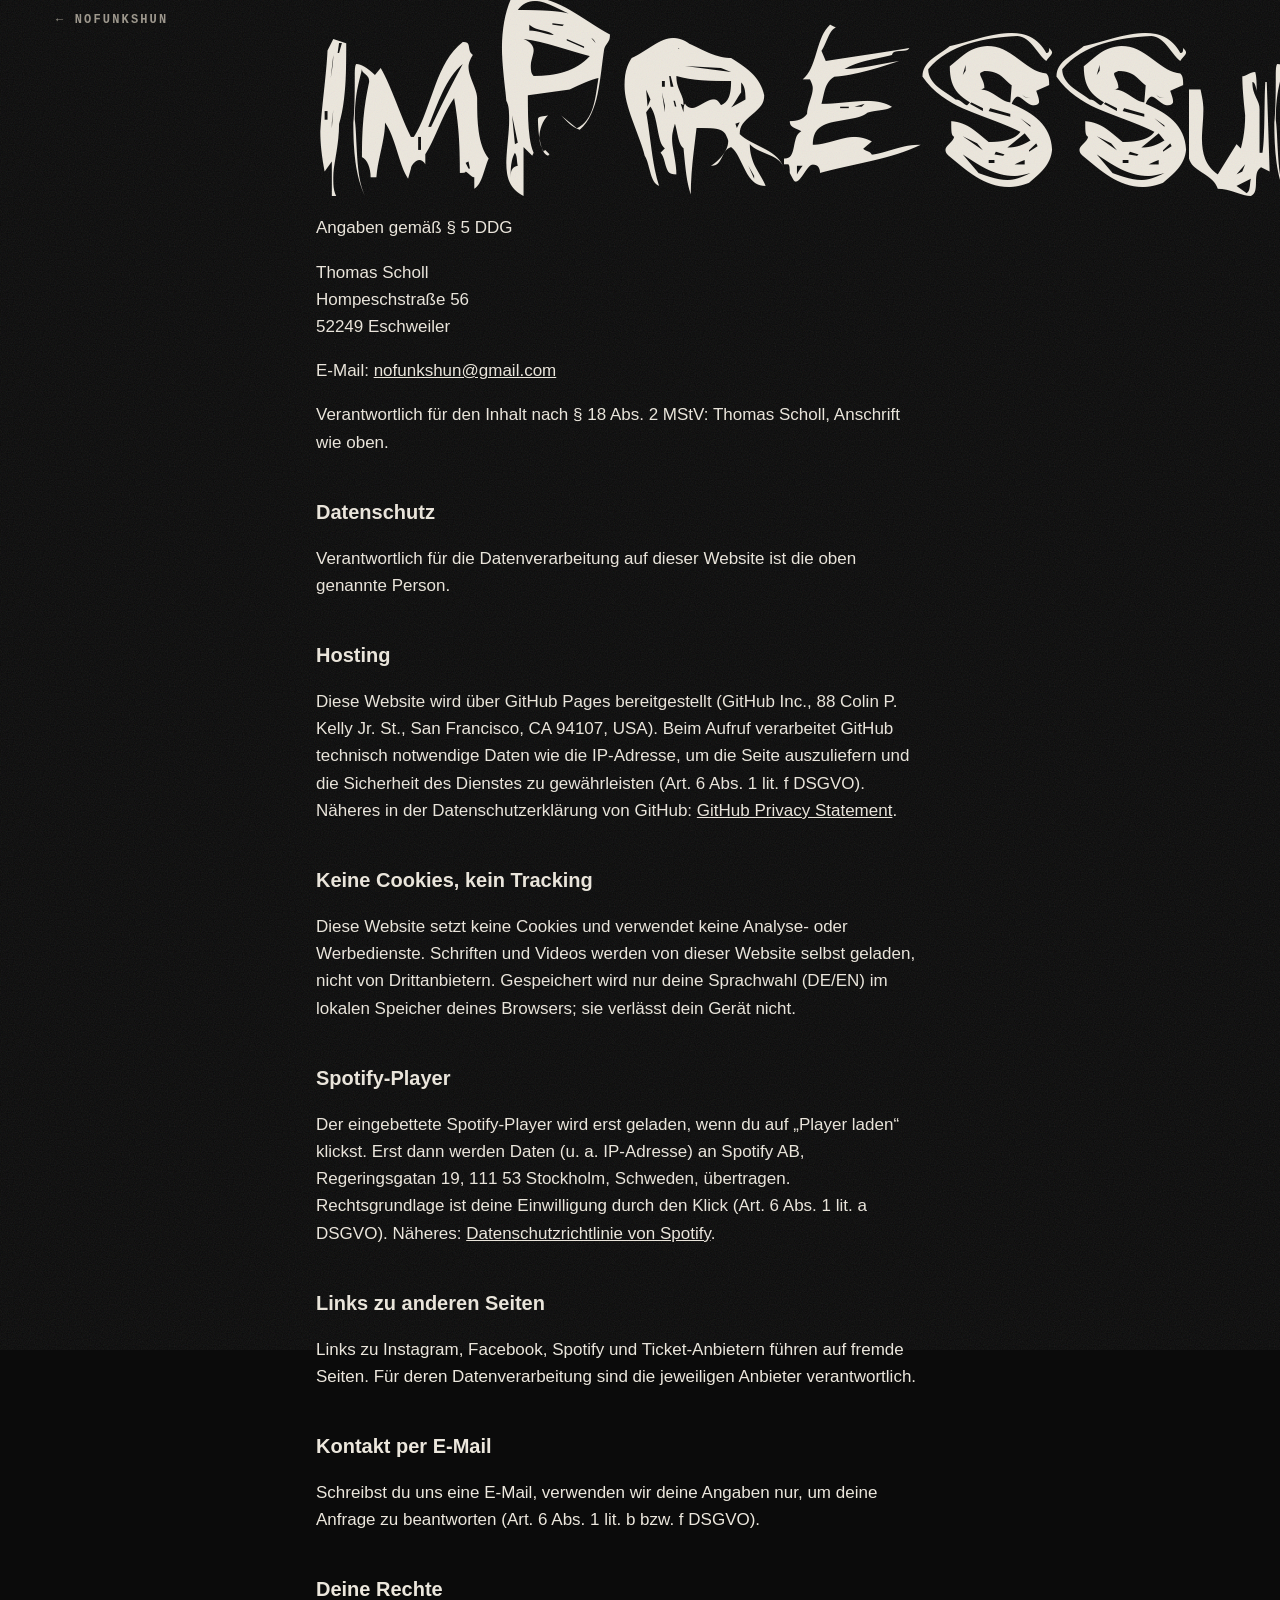
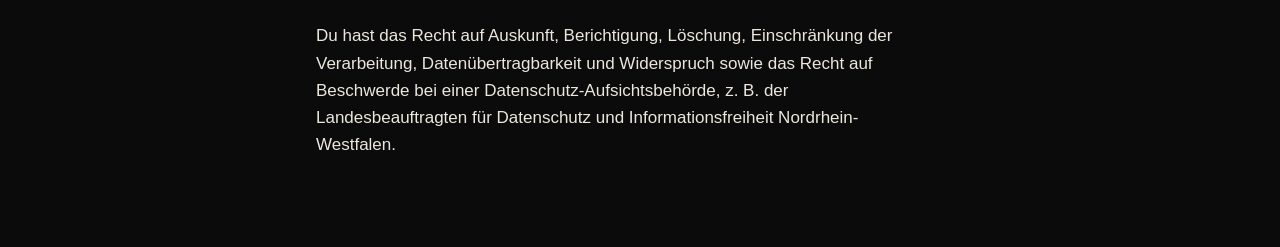
==== impressum.html @ b6edf735 "Start nur mit Logo + Glitch, Bühnenfoto, Laufband, neue Bio, ruhigere Titel - Startfoto bis zum Foto" ====
<!doctype html>
<html lang="de" data-lang="de">
<head>
  <meta charset="utf-8">
  <meta name="viewport" content="width=device-width, initial-scale=1">
  <title>Impressum & Datenschutz – NOFUNKSHUN</title>
  <meta name="robots" content="noindex">
  <link rel="icon" type="image/png" sizes="32x32" href="assets/img/favicon-32.png">
  <link rel="stylesheet" href="styles.css?v=20261109g">
  <style>
    .legal { max-width: 760px; margin: 0 auto; padding: 96px var(--pad) 72px; }
    .legal h1 { font: 400 clamp(48px, 14vw, 96px)/.9 var(--display); text-transform: uppercase; margin: 0 0 32px; }
    .legal h2 { font-size: 20px; margin: 40px 0 8px; }
    .legal p, .legal li { color: var(--ink); max-width: 64ch; }
    .legal .todo { background: var(--accent); color: var(--ink); padding: 0 4px; }
    .back { position: fixed; top: 14px; left: var(--pad); z-index: 40; text-decoration: none; font: 600 12px/1 var(--mono); letter-spacing: .18em; text-transform: uppercase; color: var(--ink-dim); }
  </style>
</head>
<body>
  <a class="back" href="index.html">← Nofunkshun</a>
  <main class="legal">
    <h1>Impressum</h1>
    <p>Angaben gemäß § 5 DDG</p>
    <p>
      Thomas Scholl<br>
      Hompeschstraße 56<br>
      52249 Eschweiler
    </p>
    <p>E-Mail: <a href="mailto:nofunkshun@gmail.com">nofunkshun@gmail.com</a></p>
    <p>Verantwortlich für den Inhalt nach § 18 Abs. 2 MStV: Thomas Scholl, Anschrift wie oben.</p>

    <h2 id="datenschutz">Datenschutz</h2>
    <p>Verantwortlich für die Datenverarbeitung auf dieser Website ist die oben genannte Person.</p>

    <h2>Hosting</h2>
    <p>Diese Website wird über GitHub Pages bereitgestellt (GitHub Inc., 88 Colin P. Kelly Jr. St., San Francisco, CA 94107, USA). Beim Aufruf verarbeitet GitHub technisch notwendige Daten wie die IP-Adresse, um die Seite auszuliefern und die Sicherheit des Dienstes zu gewährleisten (Art. 6 Abs. 1 lit. f DSGVO). Näheres in der Datenschutzerklärung von GitHub: <a href="https://docs.github.com/de/site-policy/privacy-policies/github-general-privacy-statement" target="_blank" rel="noopener">GitHub Privacy Statement</a>.</p>

    <h2>Keine Cookies, kein Tracking</h2>
    <p>Diese Website setzt keine Cookies und verwendet keine Analyse- oder Werbedienste. Schriften und Videos werden von dieser Website selbst geladen, nicht von Drittanbietern. Gespeichert wird nur deine Sprachwahl (DE/EN) im lokalen Speicher deines Browsers; sie verlässt dein Gerät nicht.</p>

    <h2>Spotify-Player</h2>
    <p>Der eingebettete Spotify-Player wird erst geladen, wenn du auf „Player laden“ klickst. Erst dann werden Daten (u. a. IP-Adresse) an Spotify AB, Regeringsgatan 19, 111 53 Stockholm, Schweden, übertragen. Rechtsgrundlage ist deine Einwilligung durch den Klick (Art. 6 Abs. 1 lit. a DSGVO). Näheres: <a href="https://www.spotify.com/de/legal/privacy-policy/" target="_blank" rel="noopener">Datenschutzrichtlinie von Spotify</a>.</p>

    <h2>Links zu anderen Seiten</h2>
    <p>Links zu Instagram, Facebook, Spotify und Ticket-Anbietern führen auf fremde Seiten. Für deren Datenverarbeitung sind die jeweiligen Anbieter verantwortlich.</p>

    <h2>Kontakt per E-Mail</h2>
    <p>Schreibst du uns eine E-Mail, verwenden wir deine Angaben nur, um deine Anfrage zu beantworten (Art. 6 Abs. 1 lit. b bzw. f DSGVO).</p>

    <h2>Deine Rechte</h2>
    <p>Du hast das Recht auf Auskunft, Berichtigung, Löschung, Einschränkung der Verarbeitung, Datenübertragbarkeit und Widerspruch sowie das Recht auf Beschwerde bei einer Datenschutz-Aufsichtsbehörde, z. B. der Landesbeauftragten für Datenschutz und Informationsfreiheit Nordrhein-Westfalen.</p>
  </main>
</body>
</html>
---- styles.css ----
/* NOFUNKSHUN – dunkel, roh, mobil zuerst */

@font-face {
  font-family: "Grunge";
  src: url("assets/fonts/grunge.ttf") format("truetype");
  font-display: swap;
}

:root {
  --bg: #0b0b0b;
  --bg-2: #141413;
  --ink: #ece7dd;          /* knochenweiß, passend zum Logo */
  --ink-dim: #9d978c;
  --line: #2a2926;
  --accent: #d8452b;       /* rostrot, sparsam eingesetzt */
  --pad: clamp(16px, 5vw, 56px);
  --max: 1120px;
  --display: "Grunge", "Impact", "Arial Narrow", sans-serif;
  --text: "Helvetica Neue", Helvetica, Arial, system-ui, sans-serif;
  --mono: ui-monospace, "SF Mono", Menlo, monospace;
  color-scheme: dark;
}

*, *::before, *::after { box-sizing: border-box; }
html { scroll-behavior: smooth; -webkit-text-size-adjust: 100%; overflow-x: clip; }
body {
  margin: 0;
  background: var(--bg);
  color: var(--ink);
  font: 400 17px/1.6 var(--text);
  /* KEIN overflow hier: in Safari würde body sonst ein eigener Scroll-Bereich
     und alle Scroll-Animationen hingen an einem Bereich, der nie scrollt.
     Seitliches Überstehen fängt html { overflow-x: clip } ab. */
}
img, video { display: block; max-width: 100%; height: auto; }
a { color: inherit; }

/* Körnung über allem – gibt den rohen Druck-Look */
body::after {
  content: "";
  position: fixed; inset: -50%;
  pointer-events: none;
  z-index: 50;
  opacity: .09;
  background-image: url("data:image/svg+xml;utf8,<svg xmlns='http://www.w3.org/2000/svg' width='220' height='220'><filter id='n'><feTurbulence type='fractalNoise' baseFrequency='.85' numOctaves='3' stitchTiles='stitch'/></filter><rect width='100%' height='100%' filter='url(%23n)'/></svg>");
}

/* Sprachumschaltung: nur die aktive Sprache zeigen */
html[data-lang="de"] body [lang="en"],
html[data-lang="en"] body [lang="de"] { display: none !important; }

.skip { position: absolute; left: -999px; top: 8px; z-index: 100; background: var(--ink); color: var(--bg); padding: 8px 12px; }
.skip:focus { left: 8px; }

:focus-visible { outline: 2px solid var(--accent); outline-offset: 3px; }

/* ── Kopfleiste ─────────────────────────────── */
.bar {
  position: fixed; inset: 0 0 auto 0; z-index: 40;
  display: flex; align-items: center; gap: 16px;
  padding: 10px var(--pad);
  padding-top: max(10px, env(safe-area-inset-top));
  background: linear-gradient(to bottom, rgba(11,11,11,.85), rgba(11,11,11,0));
  transition: background .3s;
}
.bar.is-solid { background: var(--bg); box-shadow: 0 1px 0 var(--line); }
.bar__mark img { width: 40px; height: auto; opacity: 0; transition: opacity .3s; }
.bar.is-solid .bar__mark img { opacity: 1; }
.bar__nav { display: none; }
.lang { margin-left: auto; display: flex; border: 1px solid var(--ink-dim); }
.lang button {
  appearance: none; border: 0; background: transparent; color: var(--ink-dim);
  font: 600 13px/1 var(--mono); letter-spacing: .08em;
  padding: 9px 11px; min-width: 44px; min-height: 36px; cursor: pointer;
}
html[data-lang="de"] .lang [data-set-lang="de"],
html[data-lang="en"] .lang [data-set-lang="en"] { background: var(--ink); color: var(--bg); }
/* Handy: Kopfleiste scrollt mit der Seite weg und liegt ohne dunklen Balken über dem Foto */
@media (max-width: 759px) {
  .bar, .bar.is-solid { position: absolute; background: none; box-shadow: none; }
  .bar__mark { display: none; }
  .lang { background: rgba(11,11,11,.35); -webkit-backdrop-filter: blur(10px); backdrop-filter: blur(10px); border-color: rgba(236,231,221,.45); }
}

/* ── Hero ───────────────────────────────────── */
/* Bis zum Fotoshooting (14.11.2026) ohne Startfoto: nur das Logo, groß und mittig.
   Licht von hinten nach vorn:
   ::before – kalter, schmaler Lichtkegel von oben (ein einzelner Spot) + dunkle Ecken.
              Flackert bei jedem Logo-Glitch kurz mit (Bewegung siehe unten).
   ::after  – schwache rote Glut tief hinter dem Logo, atmet langsam. */
.hero {
  position: relative;
  min-height: 100svh;
  display: grid; place-items: center;
  padding: 88px var(--pad) 72px;
  text-align: center;
  isolation: isolate;
  overflow: clip;
}
.hero::before, .hero::after { content: ""; position: absolute; inset: 0; pointer-events: none; }
.hero::before {
  z-index: -1;
  background:
    radial-gradient(ellipse 34% 72% at 50% -6%, rgba(236,231,221,.12), rgba(236,231,221,.035) 55%, rgba(236,231,221,0) 78%),
    radial-gradient(ellipse 95% 80% at 50% 45%, rgba(0,0,0,0) 50%, rgba(0,0,0,.6) 100%);
}
.hero::after {
  z-index: -2;
  background: radial-gradient(ellipse 42% 24% at 50% 68%, rgba(216,69,43,.22), rgba(216,69,43,.06) 50%, rgba(216,69,43,0) 75%);
}
.hero__inner { width: 100%; max-width: 760px; }
.hero__logo { position: relative; margin: 0 auto; width: min(86vw, 640px, 58svh); }
.hero__logo img { display: block; width: 100%; height: auto; filter: drop-shadow(0 8px 40px rgba(0,0,0,.6)); }
/* Glitch-Kopien: rote und helle Fläche mit dem Logo als Schablone, liegen deckungsgleich
   über dem Logo und sind nur während des Glitchs zu sehen (Bewegung siehe unten). */
.hero__logo .glitch {
  position: absolute; inset: 0; opacity: 0; pointer-events: none;
  -webkit-mask: url("assets/img/logo-1400.webp") center / 100% 100% no-repeat;
          mask: url("assets/img/logo-1400.webp") center / 100% 100% no-repeat;
}
.glitch--red { background: var(--accent); }
.glitch--ink { background: var(--ink); }
.hero__genre {
  margin: 18px 0 26px;
  font: 600 11px/1.4 var(--mono); letter-spacing: .18em; text-transform: uppercase; color: var(--ink);
  opacity: .78;
}
.hero__cta { display: flex; flex-direction: column; align-items: center; gap: 18px; }
.hero__next { display: inline-flex; flex-direction: column; align-items: center; gap: 4px; text-decoration: none; padding: 4px 8px; }
.hero__next-label { font: 600 11px/1.4 var(--mono); letter-spacing: .2em; text-transform: uppercase; color: var(--accent); }
.hero__next-what { font: 600 16px/1.3 var(--text); color: var(--ink); border-bottom: 1px solid rgba(236,231,221,.35); padding-bottom: 2px; transition: border-color .15s; }
.hero__next:hover .hero__next-what { border-color: var(--ink); }
.hero__down {
  position: absolute; bottom: 14px; left: 50%; transform: translateX(-50%);
  text-decoration: none; font-size: 20px; color: var(--ink-dim);
  animation: bob 2.4s ease-in-out infinite;
}
@keyframes bob { 50% { transform: translate(-50%, 6px); } }

/* ── Sanftes Einblenden beim Scrollen (nur mit JS, nicht bei „Bewegung reduzieren“) ── */
.js .reveal { opacity: 0; translate: 0 22px; transition: opacity .8s ease, translate .8s cubic-bezier(.2,.7,.2,1); }
.js .reveal.is-in { opacity: 1; translate: none; }

/* ── Buttons ────────────────────────────────── */
.btn {
  display: inline-flex; align-items: center; justify-content: center;
  min-height: 48px; padding: 12px 22px;
  border: 2px solid var(--ink); background: transparent; color: var(--ink);
  font: 700 14px/1.2 var(--text); letter-spacing: .12em; text-transform: uppercase;
  text-decoration: none; cursor: pointer;
  transition: background .15s, color .15s, border-color .15s;
}
.btn:hover { background: var(--ink); color: var(--bg); }
.btn--solid { background: var(--ink); color: var(--bg); }
.btn--solid:hover { background: var(--accent); border-color: var(--accent); color: var(--ink); }

/* ── Abschnitte ─────────────────────────────── */
.sec {
  max-width: var(--max); margin: 0 auto;
  padding: 72px var(--pad);
  scroll-margin-top: 56px;
}
.sec__title {
  margin: 0 0 30px;
  /* Grunge läuft in Großbuchstaben sehr breit. Titel bleiben einzeilig und
     werden so klein, dass das breiteste Wort (--title-em, Breite in em) passt.
     09.11.: kleiner (max. 58 statt 96 px), damit der Inhalt darunter nicht untergeht. */
  font: 400 min(clamp(30px, 8vw, 58px), calc((min(100vw, var(--max)) - 2 * var(--pad)) / var(--title-em, 8.9)))/1 var(--display);
  letter-spacing: 0; text-transform: uppercase;
  white-space: nowrap;
  transform: rotate(-1.5deg); transform-origin: left;
  /* Nachglühen in Rost-Rot, wie die Glut hinter dem Logo */
  text-shadow: 0 0 .16em rgba(216,69,43,.5), 0 0 .55em rgba(216,69,43,.32), 0 0 1.3em rgba(216,69,43,.18);
}
.sec__title::after {
  content: ""; display: block; width: 64px; height: 4px; margin-top: 14px;
  background: var(--accent); transform: rotate(1.5deg);
}
.kicker { margin: 0 0 6px; font: 600 12px/1.4 var(--mono); letter-spacing: .2em; text-transform: uppercase; color: var(--ink-dim); }

/* ── Gigs ───────────────────────────────────── */
.gigs { list-style: none; margin: 0; padding: 0; border-top: 1px solid var(--line); }
.gig {
  display: grid; grid-template-columns: 76px 1fr; gap: 12px 16px;
  padding: 20px 0; border-bottom: 1px solid var(--line);
}
.gig__date { text-align: center; border: 2px solid var(--ink); padding: 8px 4px; align-self: start; }
.gig__links { grid-column: 2; }
.gig__day { display: block; font: 400 38px/1 var(--display); }
.gig__mon { display: block; font: 600 12px/1.3 var(--mono); letter-spacing: .14em; text-transform: uppercase; }
.gig__year { display: block; font: 12px/1.3 var(--mono); color: var(--ink-dim); }
.gig__where { margin: 0; font-weight: 700; font-size: 21px; line-height: 1.25; }
.gig__meta { margin: 0; color: var(--ink-dim); font-size: 16px; }
.gig__links { display: flex; flex-wrap: wrap; gap: 10px; }
.gig__links .btn { min-height: 42px; padding: 9px 16px; font-size: 13px; }
.gigs__none { color: var(--ink-dim); }

.past { margin-top: 40px; }
.past summary {
  cursor: pointer; list-style: none;
  font: 600 13px/1.4 var(--mono); letter-spacing: .18em; text-transform: uppercase;
  padding: 12px 0; color: var(--ink-dim);
}
.past summary::-webkit-details-marker { display: none; }
.past summary::before { content: "+ "; color: var(--accent); }
.past[open] summary::before { content: "– "; }
.gigs--past .gig { grid-template-columns: 1fr; padding: 12px 0; }
.gigs--past .gig__date { display: none; }
.gigs--past .gig__where { font-size: 16px; font-weight: 600; }
.gigs--past .gig__when { font-family: var(--mono); font-size: 13px; color: var(--ink-dim); margin-right: 10px; }

/* ── Musik ──────────────────────────────────── */
.sec--music { position: relative; }
.release { display: grid; gap: 24px; }
.release__cover { width: 100%; border: 1px solid var(--line); }
.release__title { margin: 4px 0 20px; }
.release__title img { width: min(100%, 340px); }
.tracks { margin: 0 0 24px; padding: 0; list-style: none; counter-reset: t; }
.tracks li { counter-increment: t; padding: 8px 0; border-bottom: 1px solid var(--line); font-weight: 600; }
.tracks li::before { content: counter(t, decimal-leading-zero); font: 13px var(--mono); color: var(--accent); margin-right: 14px; }

.embed {
  margin-top: 40px; padding: 20px; border: 1px dashed var(--ink-dim);
  display: grid; gap: 14px; justify-items: start; color: var(--ink-dim); font-size: 15px;
}
.embed p { margin: 0; }
.embed.is-loaded { padding: 0; border: 0; }
.embed iframe { width: 100%; height: 352px; border: 0; border-radius: 12px; }

.teaser { margin: 40px 0 0; }
.teaser video { width: 100%; background: #000; border: 1px solid var(--line); }
.teaser figcaption { margin-top: 8px; font: 12px/1.4 var(--mono); letter-spacing: .14em; text-transform: uppercase; color: var(--ink-dim); }

/* ── Band ───────────────────────────────────── */
.band { display: grid; gap: 40px; }
.bio p { margin: 0 0 1em; max-width: 62ch; }
.bio .lead { font-size: clamp(20px, 5vw, 26px); line-height: 1.35; font-weight: 700; }
.members { list-style: none; margin: 0; padding: 0; border-top: 2px solid var(--ink); align-self: start; }
.members li { display: flex; justify-content: space-between; gap: 12px; padding: 14px 0; border-bottom: 1px solid var(--line); }
.members b { font-size: 18px; }
.members span { font: 13px/1.8 var(--mono); letter-spacing: .12em; text-transform: uppercase; color: var(--ink-dim); }

/* ── Fotos ──────────────────────────────────── */
.gallery { display: grid; grid-template-columns: 1fr 1fr; gap: 6px; }
.gallery a { display: block; overflow: clip; aspect-ratio: 1; background: var(--bg-2); }
.gallery .g--wide { grid-column: span 2; aspect-ratio: 2 / 1.2; }
.gallery img {
  width: 100%; height: 100%; object-fit: cover;
  transition: transform .6s;
}
/* Fotos sind schon schwarz-weiß gespeichert; beim Drüberfahren nur Zoom */
.gallery a:hover img, .gallery a:focus-visible img { transform: scale(1.03); }
.gallery__credit { margin: 14px 0 0; font: 12px/1.6 var(--mono); letter-spacing: .1em; text-transform: uppercase; color: var(--ink-dim); }

/* ── Kontakt ────────────────────────────────── */
.sec--contact { padding-bottom: 96px; }
.mail {
  display: inline-block; margin: 4px 0 28px;
  font-weight: 800; font-size: clamp(22px, 7vw, 48px); line-height: 1.1;
  text-decoration: none; word-break: break-all;
  border-bottom: 3px solid var(--accent);
}
.mail:hover { color: var(--accent); }
.social { list-style: none; margin: 0; padding: 0; display: flex; flex-wrap: wrap; gap: 10px; }
.social a {
  display: inline-flex; align-items: center; min-height: 44px; padding: 10px 18px;
  border: 1px solid var(--ink-dim); text-decoration: none;
  font: 600 13px/1 var(--mono); letter-spacing: .14em; text-transform: uppercase;
}
.social a:hover { border-color: var(--ink); background: var(--ink); color: var(--bg); }

/* ── Fuß ────────────────────────────────────── */
.foot {
  border-top: 1px solid var(--line);
  padding: 24px var(--pad) max(24px, env(safe-area-inset-bottom));
  display: flex; flex-wrap: wrap; justify-content: space-between; gap: 8px;
  font: 12px/1.6 var(--mono); letter-spacing: .1em; text-transform: uppercase; color: var(--ink-dim);
}
.foot p { margin: 0; }

/* ── Größere Bildschirme ────────────────────── */
@media (min-width: 760px) {
  .bar__nav { display: flex; gap: 22px; margin-left: 12px; }
  .bar__nav a {
    text-decoration: none; font: 600 12px/1 var(--mono); letter-spacing: .18em; text-transform: uppercase;
    color: var(--ink-dim); padding: 8px 0;
  }
  .bar__nav a:hover { color: var(--ink); }
  .sec { padding-top: 112px; padding-bottom: 112px; }
  .gig { grid-template-columns: 92px 1fr auto; align-items: center; gap: 0 28px; }
  .gig__links { grid-column: 3; }
  .release { grid-template-columns: 1fr 1fr; gap: 48px; align-items: end; }
  .band { grid-template-columns: 1.6fr 1fr; gap: 64px; }
  .gallery { grid-template-columns: repeat(4, 1fr); gap: 8px; }
  .gallery .g--wide { grid-column: span 2; aspect-ratio: 2 / 1; }
  .gallery .g--big { grid-row: span 2; aspect-ratio: 1; }
}

@media (prefers-reduced-motion: reduce) {
  html { scroll-behavior: auto; }
  .hero__down { animation: none; }
  .gallery img { transition: none; }
}

/* ══ Fließende Bänder zwischen den Abschnitten ═══════════════════════ */
/* Grunge zeichnet ihre Großbuchstaben rund doppelt so hoch wie die Schriftgröße
   (Glyphen bis 2,07 em über der Grundlinie, Zeile nur 1 em). Darum hier hohe
   Zeile + Polster oben, damit nichts an einer Kante abgeschnitten wird. */
.flow {
  overflow-x: clip; margin: clamp(16px, 4vw, 40px) 0;
  border-block: 1px solid var(--line);
  font-family: var(--display); text-transform: uppercase;
  white-space: nowrap; user-select: none;
  container-type: inline-size;
}
/* Alle vier Begriffe passen ganz in die Breite: die Zeile ist ~40 em breit,
   also Schriftgröße = Breite / 42 (am Handy zwei Zeilen à ~23 em → / 25). Mit Luft am Rand. */
.flow__row {
  display: flex; justify-content: center; align-items: center;
  padding: .45em var(--pad) .1em; line-height: 2.3;
  font-size: min(44px, calc((100cqi - 2 * var(--pad)) / 42));
}
.flow__half { display: inline-flex; align-items: center; }
@media (max-width: 759px) {
  .flow__row { flex-direction: column; line-height: 1.9; padding-bottom: .3em; font-size: calc((100cqi - 2 * var(--pad)) / 25); }
  .flow__mid { display: none !important; }
}
.flow__row i { flex-shrink: 0; display: inline-block; width: .16em; height: .16em; margin: 0 .38em; background: var(--accent); border-radius: 50%; translate: 0 -.05em; }

.stage {
  position: relative; margin: 0; height: clamp(240px, 62vw, min(78svh, 860px)); overflow: clip; /* Handy: flacher, damit alle fünf im Bild bleiben */
  -webkit-mask-image: linear-gradient(to bottom, transparent, #000 16%, #000 84%, transparent);
          mask-image: linear-gradient(to bottom, transparent, #000 16%, #000 84%, transparent);
}
.stage img { position: absolute; left: 0; top: -15%; width: 100%; height: 130%; object-fit: cover; object-position: 50% 45%; filter: brightness(.7); }
/* Handy: Foto nur wenig größer als die Fläche, sonst fallen Sänger und Gitarrist an den Rändern raus */
@media (max-width: 759px) {
  .stage img { top: -7.5%; height: 115%; }
}
.stage figcaption {
  position: absolute; left: var(--pad); bottom: 18%; text-shadow: 0 1px 12px rgba(0,0,0,.8);
  font: 600 12px/1.4 var(--mono); letter-spacing: .2em; text-transform: uppercase; color: var(--ink);
}

/* Fortschritt oben – nur mit Scroll-Animation sichtbar */
.progress { position: fixed; inset: 0 0 auto 0; z-index: 60; height: 3px; background: var(--accent); transform-origin: 0 50%; scale: 0 1; pointer-events: none; }

/* ══ Bewegung beim Scrollen ═══════════════════════════════════════════
   Alles über CSS-Scroll-Animationen (laufen im Compositor, kein JS pro Frame).
   Nur wenn der Browser sie kann und niemand „Bewegung reduzieren“ eingestellt hat.
   Ohne Unterstützung bleibt die Seite ruhig; das Einblenden übernimmt dann script.js. */
@media (prefers-reduced-motion: no-preference) {
  /* Ankommen: Logo, Genre und Knöpfe erscheinen nacheinander */
  @keyframes intro { from { opacity: 0; translate: 0 26px; filter: blur(8px); } }
  .hero__logo  { animation: intro 1.1s cubic-bezier(.2,.7,.2,1) .1s backwards; }

  /* Logo-Glitch (Variante A): 0,75 s Störung, dann 4,25 s Ruhe, endlos. Die Prozentwerte sind
     die Schritte der 0,75-s-Störung auf einen 5-s-Takt umgerechnet (×0,15). steps(1) = harte
     Sprünge statt Überblendung. Läuft nur, solange der Start sichtbar ist (.hero.is-still per JS). */
  .hero__logo img     { animation: glitch-jitter 5s steps(1, end) 1.3s infinite; }
  .glitch--red        { animation: glitch-slice-a 5s steps(1, end) 1.3s infinite; }
  .glitch--ink        { animation: glitch-slice-b 5s steps(1, end) 1.3s infinite; }
  .hero::before { animation: light-flicker 5s steps(1, end) 1.3s infinite; }
  .hero::after  { animation: ember 7s ease-in-out infinite alternate; }
  .hero.is-still .hero__logo img, .hero.is-still .glitch, .hero.is-still::before, .hero.is-still::after { animation-play-state: paused; }
  @keyframes light-flicker {
    0%    { opacity: .3; }
    1.8%  { opacity: 1; }
    3.6%  { opacity: .15; }
    5.4%  { opacity: .85; }
    7.2%  { opacity: .4; }
    10.8%, 100% { opacity: 1; }
  }
  @keyframes ember { from { opacity: .45; } to { opacity: 1; } }
  @keyframes glitch-jitter {
    0%    { translate: 3px 0;     skew: 0; }
    1.8%  { translate: -4px 1px;  skew: -4deg 0; }
    3.6%  { translate: 2px -1px;  skew: 0; }
    5.4%  { translate: -2px 0;    skew: 3deg 0; }
    7.2%  { translate: 4px 0;     skew: 0; }
    9%    { translate: -1px 0;    skew: -1deg 0; }
    10.8%, 100% { translate: none; skew: none; }
  }
  @keyframes glitch-slice-a {
    0%    { opacity: .9; translate: -10px 0; clip-path: inset(12% 0 70% 0); }
    1.8%  { translate: 8px 0;   clip-path: inset(58% 0 22% 0); }
    3.6%  { translate: -5px 0;  clip-path: inset(30% 0 52% 0); }
    5.4%  { translate: 12px 0;  clip-path: inset(78% 0 6% 0); }
    7.2%  { translate: -4px 0;  clip-path: inset(2% 0 86% 0); }
    9%    { translate: 3px 0;   clip-path: inset(44% 0 40% 0); }
    10.8%, 100% { opacity: 0; translate: none; clip-path: inset(50% 0 50% 0); }
  }
  @keyframes glitch-slice-b {
    0%    { opacity: .8; translate: 7px 0;  clip-path: inset(64% 0 18% 0); }
    1.8%  { translate: -9px 0;  clip-path: inset(20% 0 66% 0); }
    3.6%  { translate: 6px 0;   clip-path: inset(82% 0 4% 0); }
    5.4%  { translate: -7px 0;  clip-path: inset(40% 0 44% 0); }
    7.2%  { translate: 5px 0;   clip-path: inset(8% 0 78% 0); }
    9%    { translate: -2px 0;  clip-path: inset(70% 0 16% 0); }
    10.8%, 100% { opacity: 0; translate: none; clip-path: inset(50% 0 50% 0); }
  }
  .hero__genre { animation: intro .9s cubic-bezier(.2,.7,.2,1) .45s backwards; }
  .hero__cta   { animation: intro .9s cubic-bezier(.2,.7,.2,1) .65s backwards; }

  @view-transition { navigation: auto; }

  @supports ((animation-timeline: view()) and (animation-range: entry)) {
    /* Fortschrittslinie */
    @keyframes nfs-progress { to { scale: 1 1; } }
    .progress { animation: nfs-progress linear both; animation-timeline: scroll(root); }

    /* Start löst sich auf: Foto sinkt langsamer (Tiefe), Schrift steigt und verblasst */
    .hero { view-timeline: --hero; }
    @keyframes hero-lift { to { translate: 0 -14vh; scale: .92; opacity: 0; } }
    .hero__inner   { animation: hero-lift linear both; animation-timeline: --hero; animation-range: exit 0% exit 55%; }
    .hero__down    { animation: hero-lift linear both; animation-timeline: --hero; animation-range: exit 0% exit 20%; }

    /* Abschnittstitel werden von links freigelegt, der rote Balken wächst nach */
    .sec__title { view-timeline: --title; }
    @keyframes title-wipe {
      /* oben -150 %: die Schrift ragt fast eine Zeilenhöhe über ihren Kasten hinaus */
      /* unten -90 %: Platz für das rote Nachglühen */
      from { clip-path: inset(-150% 100% -90% -20%); translate: -6% 0; }
      to   { clip-path: inset(-150% -20% -90% -20%); translate: 0 0; }
    }
    @keyframes bar-grow { from { scale: 0 1; } }
    .sec__title { animation: title-wipe linear both; animation-timeline: --title; animation-range: entry 10% cover 42%; }
    .sec__title::after { transform-origin: left; animation: bar-grow linear both; animation-timeline: --title; animation-range: cover 25% cover 50%; }

    /* Inhalte gleiten herein */
    @keyframes rise { from { opacity: 0; translate: 0 56px; } }
    .sec > :not(.sec__title, .gallery) { animation: rise linear both; animation-timeline: view(); animation-range: entry 0% entry 85%; }

    /* Termine und Titel der EP nacheinander */
    @keyframes slide-in { from { opacity: 0; translate: -40px 0; } }
    .gig, .tracks li, .members li { animation: slide-in linear both; animation-timeline: view(); animation-range: entry 10% entry 100%; }

    /* EP-Cover kippt in die Gerade */
    @keyframes cover-in { from { opacity: 0; rotate: -6deg; scale: .86; } }
    .release__cover { animation: cover-in linear both; animation-timeline: view(); animation-range: entry 0% cover 40%; }

    /* Galerie: Kacheln wachsen herein, Fotos laufen in der Kachel langsamer (Tiefe) */
    .gallery a { view-timeline: --tile; animation: tile-in linear both; animation-timeline: --tile; animation-range: entry 0% cover 32%; }
    .gallery a:nth-child(even) { animation-range: entry 12% cover 42%; }
    @keyframes tile-in { from { opacity: 0; scale: .84; translate: 0 70px; } }
    .gallery img { height: 116%; animation: tile-depth linear both; animation-timeline: --tile; animation-range: cover 0% cover 100%; }
    @keyframes tile-depth { from { translate: 0 0; } to { translate: 0 -13.8%; } }

    /* Laufband: läuft beim Scrollen seitlich durch */
    .flow { view-timeline: --flow; }
    /* Hälften gleiten von beiden Seiten herein und stehen ab der Bildschirmmitte ganz still */
    @keyframes flow-from-left  { from { translate: -45% 0; opacity: 0; } }
    @keyframes flow-from-right { from { translate: 45% 0; opacity: 0; } }
    @keyframes flow-dot { from { scale: 0; } }
    .flow__half:first-child { animation: flow-from-left  cubic-bezier(.2,.7,.2,1) both; animation-timeline: --flow; animation-range: entry 0% cover 45%; }
    .flow__half:last-child  { animation: flow-from-right cubic-bezier(.2,.7,.2,1) both; animation-timeline: --flow; animation-range: entry 0% cover 45%; }
    .flow__mid              { animation: flow-dot linear both; animation-timeline: --flow; animation-range: cover 30% cover 45%; }

    /* Bühnenbild: Foto bewegt sich langsamer als die Seite, zoomt dabei leicht heraus */
    .stage { view-timeline: --stage; }
    @keyframes stage-depth { from { translate: 0 -11%; scale: 1.12; } to { translate: 0 11%; scale: 1; } }
    @keyframes caption-in { from { opacity: 0; translate: -30px 0; } }
    .stage img { animation: stage-depth linear both; animation-timeline: --stage; animation-range: cover 0% cover 100%; }
    .stage figcaption { animation: caption-in linear both; animation-timeline: --stage; animation-range: entry 40% cover 50%; }
    @media (max-width: 759px) {
      @keyframes stage-depth-m { from { translate: 0 -6%; } to { translate: 0 6%; } }
      .stage img { animation-name: stage-depth-m; }
    }
  }
}
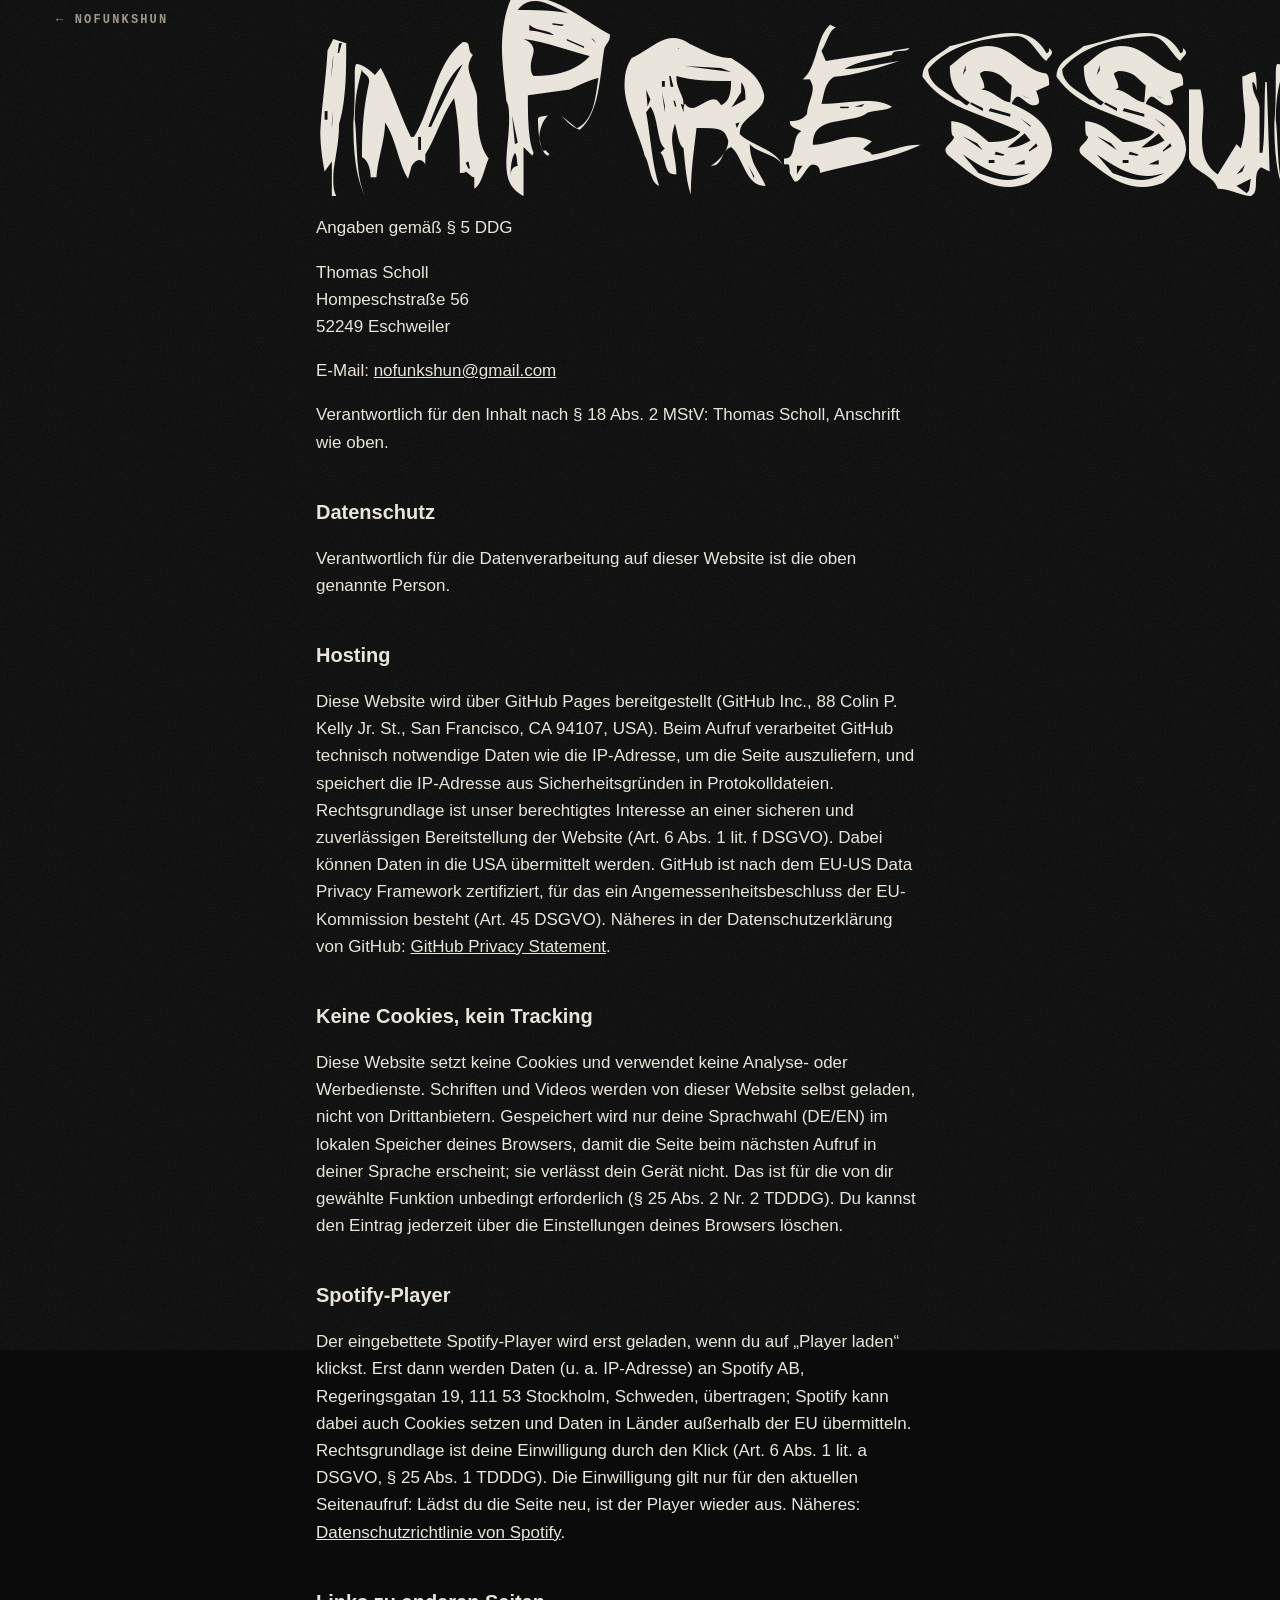
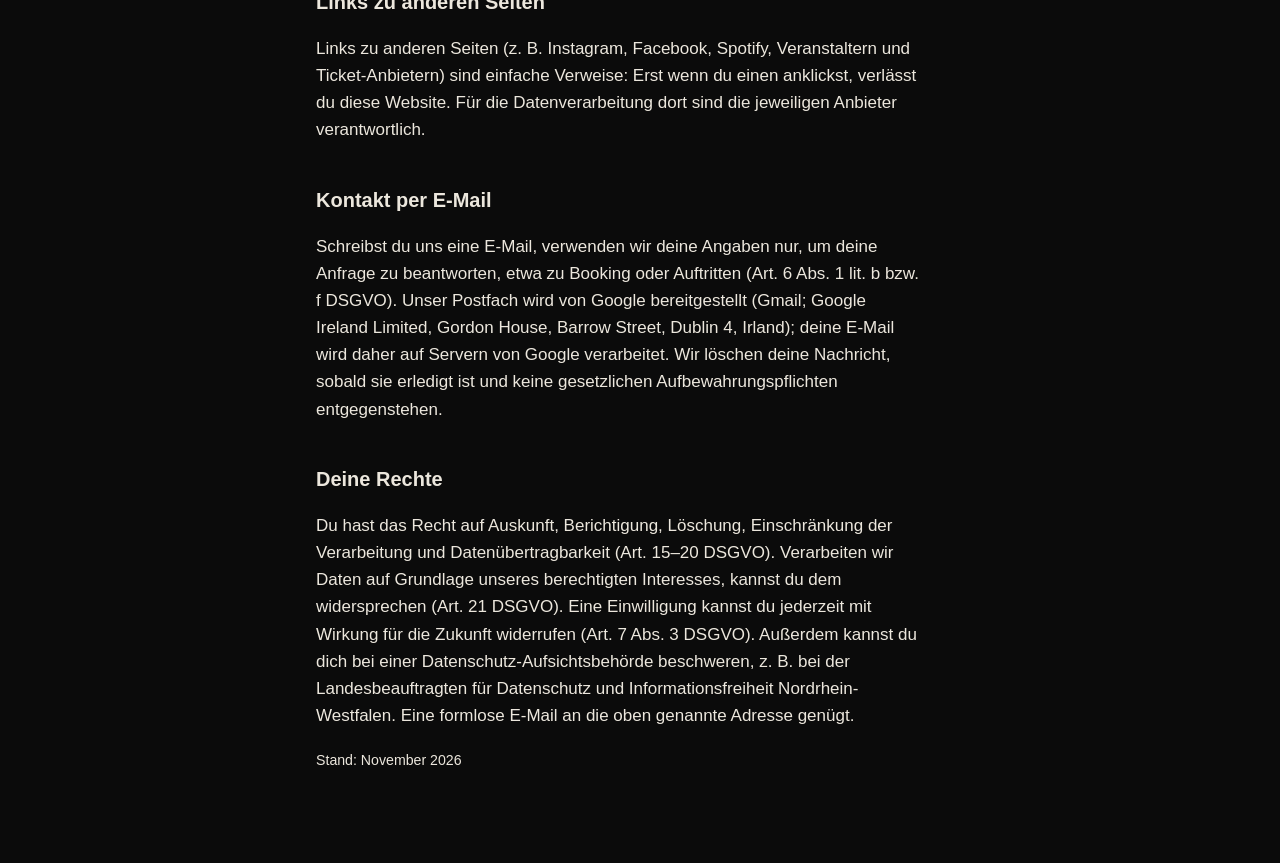
==== commit dca09221: "Datenschutz nachgeschärft, interne Notizen nicht mehr veröffentlichen - Datenschutzerklärung: GitHub" ====
--- a/impressum.html
+++ b/impressum.html
@@ -33,22 +33,24 @@
     <p>Verantwortlich für die Datenverarbeitung auf dieser Website ist die oben genannte Person.</p>
 
     <h2>Hosting</h2>
-    <p>Diese Website wird über GitHub Pages bereitgestellt (GitHub Inc., 88 Colin P. Kelly Jr. St., San Francisco, CA 94107, USA). Beim Aufruf verarbeitet GitHub technisch notwendige Daten wie die IP-Adresse, um die Seite auszuliefern und die Sicherheit des Dienstes zu gewährleisten (Art. 6 Abs. 1 lit. f DSGVO). Näheres in der Datenschutzerklärung von GitHub: <a href="https://docs.github.com/de/site-policy/privacy-policies/github-general-privacy-statement" target="_blank" rel="noopener">GitHub Privacy Statement</a>.</p>
+    <p>Diese Website wird über GitHub Pages bereitgestellt (GitHub Inc., 88 Colin P. Kelly Jr. St., San Francisco, CA 94107, USA). Beim Aufruf verarbeitet GitHub technisch notwendige Daten wie die IP-Adresse, um die Seite auszuliefern, und speichert die IP-Adresse aus Sicherheitsgründen in Protokolldateien. Rechtsgrundlage ist unser berechtigtes Interesse an einer sicheren und zuverlässigen Bereitstellung der Website (Art. 6 Abs. 1 lit. f DSGVO). Dabei können Daten in die USA übermittelt werden. GitHub ist nach dem EU-US Data Privacy Framework zertifiziert, für das ein Angemessenheitsbeschluss der EU-Kommission besteht (Art. 45 DSGVO). Näheres in der Datenschutzerklärung von GitHub: <a href="https://docs.github.com/de/site-policy/privacy-policies/github-general-privacy-statement" target="_blank" rel="noopener">GitHub Privacy Statement</a>.</p>
 
     <h2>Keine Cookies, kein Tracking</h2>
-    <p>Diese Website setzt keine Cookies und verwendet keine Analyse- oder Werbedienste. Schriften und Videos werden von dieser Website selbst geladen, nicht von Drittanbietern. Gespeichert wird nur deine Sprachwahl (DE/EN) im lokalen Speicher deines Browsers; sie verlässt dein Gerät nicht.</p>
+    <p>Diese Website setzt keine Cookies und verwendet keine Analyse- oder Werbedienste. Schriften und Videos werden von dieser Website selbst geladen, nicht von Drittanbietern. Gespeichert wird nur deine Sprachwahl (DE/EN) im lokalen Speicher deines Browsers, damit die Seite beim nächsten Aufruf in deiner Sprache erscheint; sie verlässt dein Gerät nicht. Das ist für die von dir gewählte Funktion unbedingt erforderlich (§ 25 Abs. 2 Nr. 2 TDDDG). Du kannst den Eintrag jederzeit über die Einstellungen deines Browsers löschen.</p>
 
     <h2>Spotify-Player</h2>
-    <p>Der eingebettete Spotify-Player wird erst geladen, wenn du auf „Player laden“ klickst. Erst dann werden Daten (u. a. IP-Adresse) an Spotify AB, Regeringsgatan 19, 111 53 Stockholm, Schweden, übertragen. Rechtsgrundlage ist deine Einwilligung durch den Klick (Art. 6 Abs. 1 lit. a DSGVO). Näheres: <a href="https://www.spotify.com/de/legal/privacy-policy/" target="_blank" rel="noopener">Datenschutzrichtlinie von Spotify</a>.</p>
+    <p>Der eingebettete Spotify-Player wird erst geladen, wenn du auf „Player laden“ klickst. Erst dann werden Daten (u. a. IP-Adresse) an Spotify AB, Regeringsgatan 19, 111 53 Stockholm, Schweden, übertragen; Spotify kann dabei auch Cookies setzen und Daten in Länder außerhalb der EU übermitteln. Rechtsgrundlage ist deine Einwilligung durch den Klick (Art. 6 Abs. 1 lit. a DSGVO, § 25 Abs. 1 TDDDG). Die Einwilligung gilt nur für den aktuellen Seitenaufruf: Lädst du die Seite neu, ist der Player wieder aus. Näheres: <a href="https://www.spotify.com/de/legal/privacy-policy/" target="_blank" rel="noopener">Datenschutzrichtlinie von Spotify</a>.</p>
 
     <h2>Links zu anderen Seiten</h2>
-    <p>Links zu Instagram, Facebook, Spotify und Ticket-Anbietern führen auf fremde Seiten. Für deren Datenverarbeitung sind die jeweiligen Anbieter verantwortlich.</p>
+    <p>Links zu anderen Seiten (z. B. Instagram, Facebook, Spotify, Veranstaltern und Ticket-Anbietern) sind einfache Verweise: Erst wenn du einen anklickst, verlässt du diese Website. Für die Datenverarbeitung dort sind die jeweiligen Anbieter verantwortlich.</p>
 
     <h2>Kontakt per E-Mail</h2>
-    <p>Schreibst du uns eine E-Mail, verwenden wir deine Angaben nur, um deine Anfrage zu beantworten (Art. 6 Abs. 1 lit. b bzw. f DSGVO).</p>
+    <p>Schreibst du uns eine E-Mail, verwenden wir deine Angaben nur, um deine Anfrage zu beantworten, etwa zu Booking oder Auftritten (Art. 6 Abs. 1 lit. b bzw. f DSGVO). Unser Postfach wird von Google bereitgestellt (Gmail; Google Ireland Limited, Gordon House, Barrow Street, Dublin 4, Irland); deine E-Mail wird daher auf Servern von Google verarbeitet. Wir löschen deine Nachricht, sobald sie erledigt ist und keine gesetzlichen Aufbewahrungspflichten entgegenstehen.</p>
 
     <h2>Deine Rechte</h2>
-    <p>Du hast das Recht auf Auskunft, Berichtigung, Löschung, Einschränkung der Verarbeitung, Datenübertragbarkeit und Widerspruch sowie das Recht auf Beschwerde bei einer Datenschutz-Aufsichtsbehörde, z. B. der Landesbeauftragten für Datenschutz und Informationsfreiheit Nordrhein-Westfalen.</p>
+    <p>Du hast das Recht auf Auskunft, Berichtigung, Löschung, Einschränkung der Verarbeitung und Datenübertragbarkeit (Art. 15–20 DSGVO). Verarbeiten wir Daten auf Grundlage unseres berechtigten Interesses, kannst du dem widersprechen (Art. 21 DSGVO). Eine Einwilligung kannst du jederzeit mit Wirkung für die Zukunft widerrufen (Art. 7 Abs. 3 DSGVO). Außerdem kannst du dich bei einer Datenschutz-Aufsichtsbehörde beschweren, z. B. bei der Landesbeauftragten für Datenschutz und Informationsfreiheit Nordrhein-Westfalen. Eine formlose E-Mail an die oben genannte Adresse genügt.</p>
+
+    <p><small>Stand: November 2026</small></p>
   </main>
 </body>
 </html>
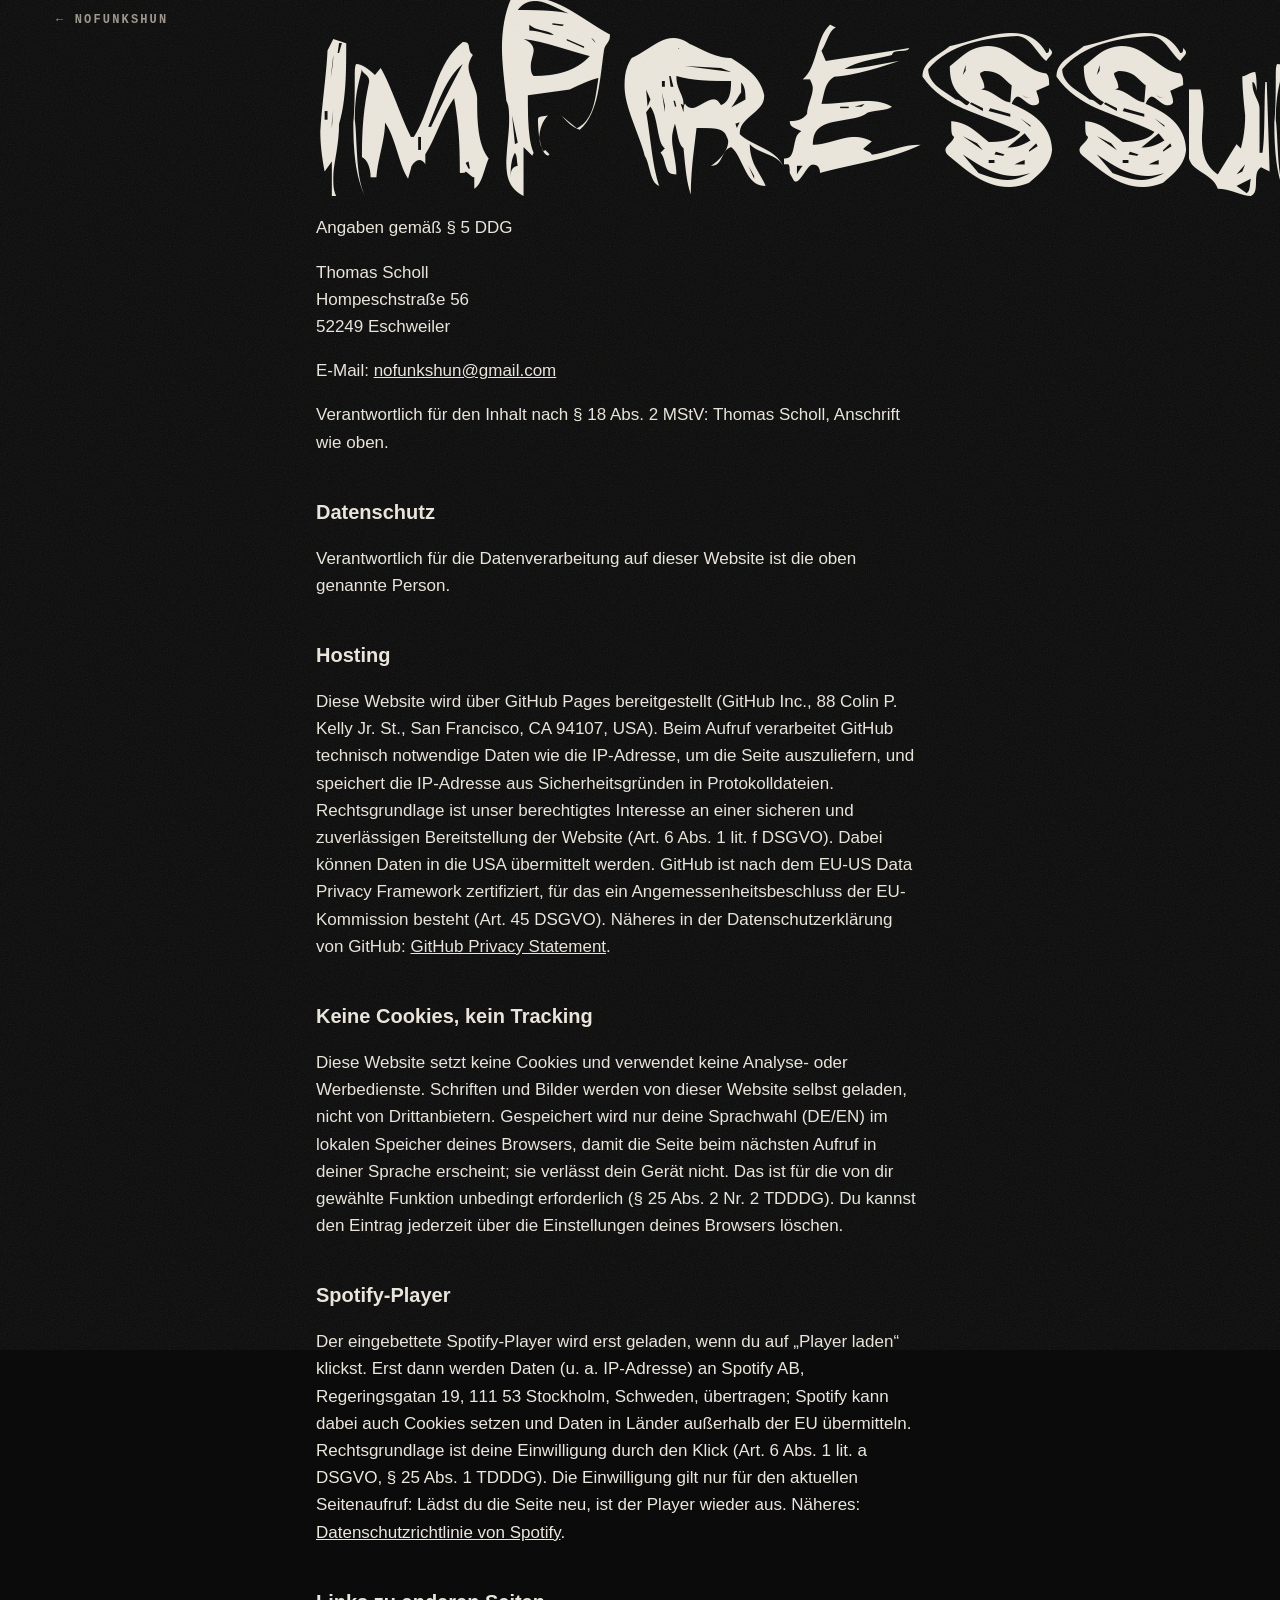
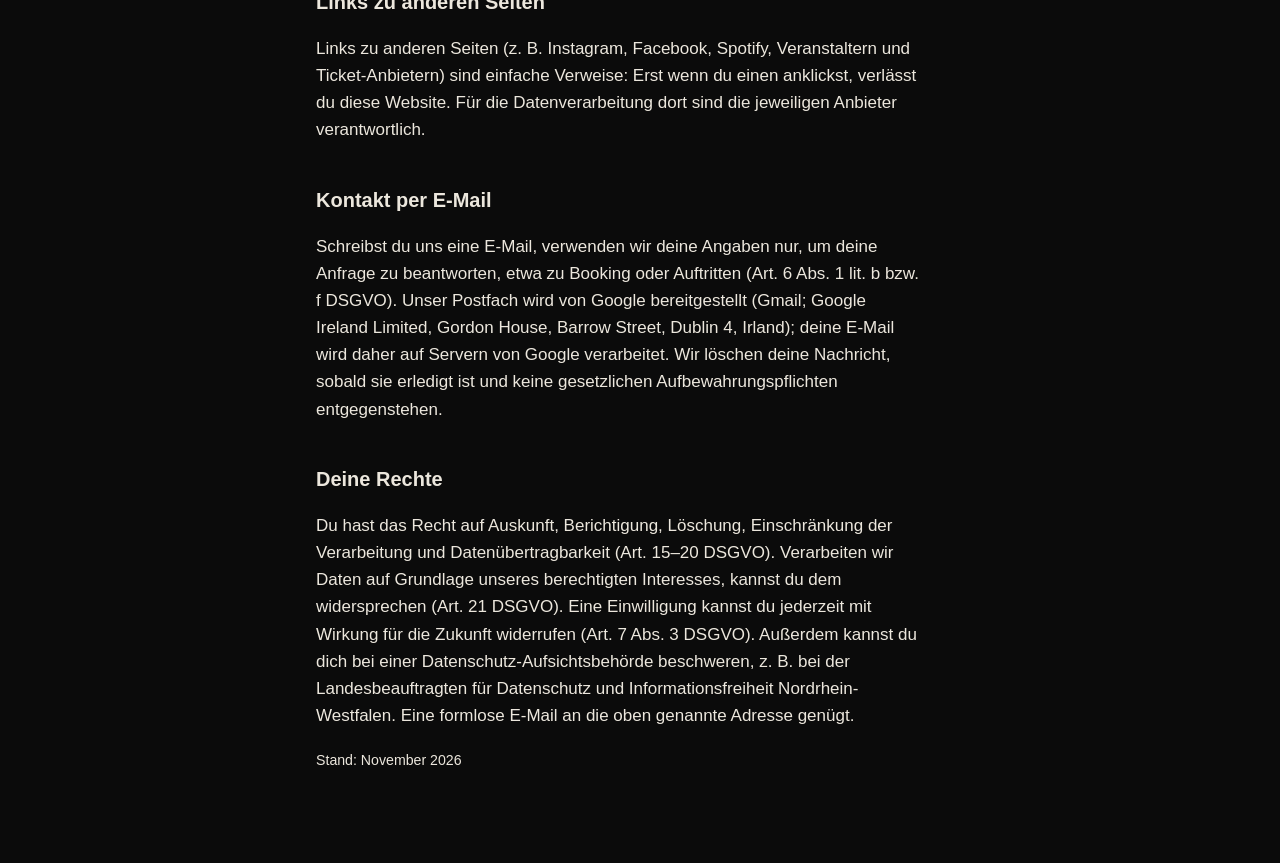
==== commit a390c6eb: "Vergangene Gigs als Tourshirt-Liste, Bühnenfoto, Teaser-Video raus - Vergangene Gigs immer offen: ge" ====
--- a/impressum.html
+++ b/impressum.html
@@ -6,7 +6,7 @@
   <title>Impressum & Datenschutz – NOFUNKSHUN</title>
   <meta name="robots" content="noindex">
   <link rel="icon" type="image/png" sizes="32x32" href="assets/img/favicon-32.png">
-  <link rel="stylesheet" href="styles.css?v=20261109g">
+  <link rel="stylesheet" href="styles.css?v=20261109w">
   <style>
     .legal { max-width: 760px; margin: 0 auto; padding: 96px var(--pad) 72px; }
     .legal h1 { font: 400 clamp(48px, 14vw, 96px)/.9 var(--display); text-transform: uppercase; margin: 0 0 32px; }
@@ -36,7 +36,7 @@
     <p>Diese Website wird über GitHub Pages bereitgestellt (GitHub Inc., 88 Colin P. Kelly Jr. St., San Francisco, CA 94107, USA). Beim Aufruf verarbeitet GitHub technisch notwendige Daten wie die IP-Adresse, um die Seite auszuliefern, und speichert die IP-Adresse aus Sicherheitsgründen in Protokolldateien. Rechtsgrundlage ist unser berechtigtes Interesse an einer sicheren und zuverlässigen Bereitstellung der Website (Art. 6 Abs. 1 lit. f DSGVO). Dabei können Daten in die USA übermittelt werden. GitHub ist nach dem EU-US Data Privacy Framework zertifiziert, für das ein Angemessenheitsbeschluss der EU-Kommission besteht (Art. 45 DSGVO). Näheres in der Datenschutzerklärung von GitHub: <a href="https://docs.github.com/de/site-policy/privacy-policies/github-general-privacy-statement" target="_blank" rel="noopener">GitHub Privacy Statement</a>.</p>
 
     <h2>Keine Cookies, kein Tracking</h2>
-    <p>Diese Website setzt keine Cookies und verwendet keine Analyse- oder Werbedienste. Schriften und Videos werden von dieser Website selbst geladen, nicht von Drittanbietern. Gespeichert wird nur deine Sprachwahl (DE/EN) im lokalen Speicher deines Browsers, damit die Seite beim nächsten Aufruf in deiner Sprache erscheint; sie verlässt dein Gerät nicht. Das ist für die von dir gewählte Funktion unbedingt erforderlich (§ 25 Abs. 2 Nr. 2 TDDDG). Du kannst den Eintrag jederzeit über die Einstellungen deines Browsers löschen.</p>
+    <p>Diese Website setzt keine Cookies und verwendet keine Analyse- oder Werbedienste. Schriften und Bilder werden von dieser Website selbst geladen, nicht von Drittanbietern. Gespeichert wird nur deine Sprachwahl (DE/EN) im lokalen Speicher deines Browsers, damit die Seite beim nächsten Aufruf in deiner Sprache erscheint; sie verlässt dein Gerät nicht. Das ist für die von dir gewählte Funktion unbedingt erforderlich (§ 25 Abs. 2 Nr. 2 TDDDG). Du kannst den Eintrag jederzeit über die Einstellungen deines Browsers löschen.</p>
 
     <h2>Spotify-Player</h2>
     <p>Der eingebettete Spotify-Player wird erst geladen, wenn du auf „Player laden“ klickst. Erst dann werden Daten (u. a. IP-Adresse) an Spotify AB, Regeringsgatan 19, 111 53 Stockholm, Schweden, übertragen; Spotify kann dabei auch Cookies setzen und Daten in Länder außerhalb der EU übermitteln. Rechtsgrundlage ist deine Einwilligung durch den Klick (Art. 6 Abs. 1 lit. a DSGVO, § 25 Abs. 1 TDDDG). Die Einwilligung gilt nur für den aktuellen Seitenaufruf: Lädst du die Seite neu, ist der Player wieder aus. Näheres: <a href="https://www.spotify.com/de/legal/privacy-policy/" target="_blank" rel="noopener">Datenschutzrichtlinie von Spotify</a>.</p>
--- a/styles.css
+++ b/styles.css
@@ -32,7 +32,7 @@
      und alle Scroll-Animationen hingen an einem Bereich, der nie scrollt.
      Seitliches Überstehen fängt html { overflow-x: clip } ab. */
 }
-img, video { display: block; max-width: 100%; height: auto; }
+img { display: block; max-width: 100%; height: auto; }
 a { color: inherit; }
 
 /* Körnung über allem – gibt den rohen Druck-Look */
@@ -176,6 +176,20 @@
   content: ""; display: block; width: 64px; height: 4px; margin-top: 14px;
   background: var(--accent); transform: rotate(1.5deg);
 }
+/* Titel schreiben sich beim Scrollen (09.11.): die Grunge-Buchstaben als SVG-Pfad,
+   freigelegt von Pinselstrichen in Schreibreihenfolge (Maske). Erzeugt mit
+   tools/titel-schreiben.py; die Breite je Wort steht am SVG. Ohne Scroll-Animation
+   oder bei „Bewegung reduzieren“ steht das Wort sofort fertig da.
+   Das SVG ist 1 em hoch wie die Zeile; die Grundlinie liegt wie bei Grunge-Text
+   1,1 em unter der Oberkante, die Oberlängen ragen sichtbar darüber hinaus.
+   Der echte Text steht für Screenreader und Suche unsichtbar daneben (.vh). */
+.sec__title--write { text-shadow: none; }
+.write {
+  display: block; height: 1em; overflow: visible;
+  filter: drop-shadow(0 0 .16em rgba(216,69,43,.45)) drop-shadow(0 0 .5em rgba(216,69,43,.22)) drop-shadow(0 0 1.1em rgba(216,69,43,.1));
+}
+.write__ink { fill: var(--ink); }
+.vh { position: absolute; width: 1px; height: 1px; overflow: hidden; clip-path: inset(50%); white-space: nowrap; }
 .kicker { margin: 0 0 6px; font: 600 12px/1.4 var(--mono); letter-spacing: .2em; text-transform: uppercase; color: var(--ink-dim); }
 
 /* ── Gigs ───────────────────────────────────── */
@@ -195,19 +209,17 @@
 .gig__links .btn { min-height: 42px; padding: 9px 16px; font-size: 13px; }
 .gigs__none { color: var(--ink-dim); }
 
-.past { margin-top: 40px; }
-.past summary {
-  cursor: pointer; list-style: none;
-  font: 600 13px/1.4 var(--mono); letter-spacing: .18em; text-transform: uppercase;
-  padding: 12px 0; color: var(--ink-dim);
-}
-.past summary::-webkit-details-marker { display: none; }
-.past summary::before { content: "+ "; color: var(--accent); }
-.past[open] summary::before { content: "– "; }
-.gigs--past .gig { grid-template-columns: 1fr; padding: 12px 0; }
-.gigs--past .gig__date { display: none; }
-.gigs--past .gig__where { font-size: 16px; font-weight: 600; }
-.gigs--past .gig__when { font-family: var(--mono); font-size: 13px; color: var(--ink-dim); margin-right: 10px; }
+/* Vergangene Gigs: gerahmte Liste wie hinten auf dem Tourshirt */
+.past { margin-top: 64px; padding: 36px 16px 32px; border: 2px solid var(--ink); text-align: center; }
+.past__head { margin: 0; font: 400 clamp(20px, 6vw, 30px)/2.1 var(--display); text-transform: uppercase; }
+.past__head span { display: block; }
+.past__stats { margin: 4px 0 24px; font: 600 12px/1.6 var(--mono); letter-spacing: .18em; text-transform: uppercase; color: var(--accent); }
+.past__list { list-style: none; margin: 0 auto; padding: 0; max-width: 820px; }
+.past__list li { break-inside: avoid; padding: 6px 0; font: 600 12px/1.5 var(--mono); letter-spacing: .08em; text-transform: uppercase; }
+.past__row { display: block; text-decoration: none; }
+.past__date { color: var(--ink-dim); margin-right: .2ch; }
+a.past__row:hover, a.past__row:focus-visible { color: var(--accent); }
+a.past__row:hover .past__date, a.past__row:focus-visible .past__date { color: var(--accent); }
 
 /* ── Musik ──────────────────────────────────── */
 .sec--music { position: relative; }
@@ -227,29 +239,61 @@
 .embed.is-loaded { padding: 0; border: 0; }
 .embed iframe { width: 100%; height: 352px; border: 0; border-radius: 12px; }
 
-.teaser { margin: 40px 0 0; }
-.teaser video { width: 100%; background: #000; border: 1px solid var(--line); }
-.teaser figcaption { margin-top: 8px; font: 12px/1.4 var(--mono); letter-spacing: .14em; text-transform: uppercase; color: var(--ink-dim); }
 
 /* ── Band ───────────────────────────────────── */
 .band { display: grid; gap: 40px; }
 .bio p { margin: 0 0 1em; max-width: 62ch; }
 .bio .lead { font-size: clamp(20px, 5vw, 26px); line-height: 1.35; font-weight: 700; }
-.members { list-style: none; margin: 0; padding: 0; border-top: 2px solid var(--ink); align-self: start; }
-.members li { display: flex; justify-content: space-between; gap: 12px; padding: 14px 0; border-bottom: 1px solid var(--line); }
-.members b { font-size: 18px; }
-.members span { font: 13px/1.8 var(--mono); letter-spacing: .12em; text-transform: uppercase; color: var(--ink-dim); }
+.band__photo { margin: 0; align-self: start; border: 1px solid var(--line); background: var(--bg-2); }
+.band__photo img { display: block; width: 100%; height: auto; }
+/* Mitglieder als Porträtkarten (09.11., Fotos Armin Zedler, schwarz-weiß) */
+.members {
+  list-style: none; margin: 48px 0 0; padding: 0;
+  display: grid; grid-template-columns: 1fr 1fr; gap: 10px;
+}
+.member { display: grid; gap: 4px; }
+.member img {
+  display: block; width: 100%; aspect-ratio: 4 / 5; height: auto; object-fit: cover;
+  background: var(--bg-2); margin-bottom: 8px; filter: contrast(1.02);
+}
+.member b { font-size: 17px; line-height: 1.2; }
+.member span { font: 12px/1.5 var(--mono); letter-spacing: .12em; text-transform: uppercase; color: var(--ink-dim); }
+/* Handy: fünf Karten in zwei Spalten → die letzte (Schlagzeug) liegt quer über beide */
+.member:last-child { grid-column: span 2; }
+.member:last-child img { aspect-ratio: 16 / 10; }
+.band__stage { margin: 32px 0 0; border: 1px solid var(--line); background: var(--bg-2); }
+.band__stage img { display: block; width: 100%; height: auto; }
+.gallery__credit.members__credit { margin-top: 20px; }
 
 /* ── Fotos ──────────────────────────────────── */
-.gallery { display: grid; grid-template-columns: 1fr 1fr; gap: 6px; }
-.gallery a { display: block; overflow: clip; aspect-ratio: 1; background: var(--bg-2); }
-.gallery .g--wide { grid-column: span 2; aspect-ratio: 2 / 1.2; }
-.gallery img {
-  width: 100%; height: 100%; object-fit: cover;
-  transition: transform .6s;
-}
-/* Fotos sind schon schwarz-weiß gespeichert; beim Drüberfahren nur Zoom */
-.gallery a:hover img, .gallery a:focus-visible img { transform: scale(1.03); }
+/* Bildstrecke (09.11.): wischen auf dem Handy, Pfeile am Rechner; Fotos in ihrem eigenen Format */
+.show { position: relative; margin: 0 calc(var(--pad) * -1); }
+.show__track {
+  list-style: none; margin: 0; padding: 0 var(--pad);
+  display: flex; gap: 8px; overflow-x: auto; overscroll-behavior-x: contain;
+  scroll-snap-type: x mandatory; scroll-padding-inline: var(--pad); scrollbar-width: none;
+}
+.show__track::-webkit-scrollbar { display: none; }
+.show__track:focus-visible { outline: 2px solid var(--accent); outline-offset: 4px; }
+.show__slide { flex: none; scroll-snap-align: start; background: var(--bg-2); }
+.show__track { align-items: center; }
+/* Handy: jedes Foto fast bildschirmbreit und ganz zu sehen (Querformat flacher, Hochformat höher) */
+.show__slide img { display: block; width: calc(100vw - 2 * var(--pad) - 28px); height: auto; max-height: 64svh; object-fit: contain; }
+/* Rechner: alle Fotos gleich hoch, Breite folgt dem Format */
+@media (min-width: 760px) {
+  .show__track { align-items: stretch; }
+  .show__slide img { height: clamp(320px, 64vh, 620px); width: auto; max-width: none; max-height: none; }
+}
+.show__nav { display: flex; align-items: center; gap: 16px; margin: 16px var(--pad) 0; }
+.show__btn {
+  width: 48px; height: 48px; display: grid; place-items: center; cursor: pointer;
+  background: none; color: var(--ink); border: 1px solid var(--ink-dim); font: 20px/1 var(--text);
+  transition: background-color .15s, color .15s, opacity .15s;
+}
+.show__btn:hover, .show__btn:focus-visible { background: var(--ink); color: var(--bg); border-color: var(--ink); }
+.show__btn:disabled { opacity: .3; pointer-events: none; }
+.show__count { font: 600 13px/1 var(--mono); letter-spacing: .16em; color: var(--ink-dim); min-width: 7ch; text-align: center; }
+.show__count b { color: var(--ink); }
 .gallery__credit { margin: 14px 0 0; font: 12px/1.6 var(--mono); letter-spacing: .1em; text-transform: uppercase; color: var(--ink-dim); }
 
 /* ── Kontakt ────────────────────────────────── */
@@ -261,19 +305,49 @@
   border-bottom: 3px solid var(--accent);
 }
 .mail:hover { color: var(--accent); }
-.social { list-style: none; margin: 0; padding: 0; display: flex; flex-wrap: wrap; gap: 10px; }
+/* Social Media (09.11.): App-Zeichen in den Farben der Plattformen, Wunsch von Thomas.
+   Zeichen als <symbol> oben in index.html, Kachel-Hintergrund hier per CSS. */
+.kicker--social { margin-top: 8px; margin-bottom: 14px; }
+.social {
+  list-style: none; margin: 0; padding: 0;
+  display: grid; gap: 10px; grid-template-columns: repeat(auto-fit, minmax(220px, 1fr)); max-width: 780px;
+}
 .social a {
-  display: inline-flex; align-items: center; min-height: 44px; padding: 10px 18px;
-  border: 1px solid var(--ink-dim); text-decoration: none;
-  font: 600 13px/1 var(--mono); letter-spacing: .14em; text-transform: uppercase;
-}
-.social a:hover { border-color: var(--ink); background: var(--ink); color: var(--bg); }
+  display: flex; align-items: center; gap: 14px; padding: 12px 16px 12px 12px;
+  background: var(--bg-2); border: 1px solid var(--line); text-decoration: none;
+  transition: border-color .2s, transform .2s;
+}
+.social a:hover, .social a:focus-visible { border-color: var(--ink-dim); transform: translateY(-2px); }
+.social__txt { display: grid; gap: 3px; min-width: 0; }
+.social__txt b { font-size: 17px; line-height: 1.1; }
+.social__txt small { font: 12px/1.3 var(--mono); letter-spacing: .1em; text-transform: uppercase; color: var(--ink-dim); }
+
+/* App-Kachel: abgerundetes Quadrat wie auf dem Handy */
+.app {
+  --s: 52px;
+  flex: none; display: grid; place-items: center;
+  width: var(--s); height: var(--s); border-radius: 23%;
+}
+.app svg { width: 62%; height: 62%; }
+.app--instagram { background: radial-gradient(circle at 30% 107%, #fdf497 0%, #fdf497 5%, #fd5949 45%, #d6249f 60%, #285aeb 90%); }
+.app--facebook  { background: #0866ff; }
+.app--facebook svg { width: 76%; height: 76%; }
+.app--spotify   { background: #000; box-shadow: inset 0 0 0 1px #2a2a2a; }
+.app--spotify svg { width: 74%; height: 74%; }
+
+/* Reihe nur aus App-Kacheln (Start und Fußzeile) */
+.app-row { list-style: none; margin: 0; padding: 0; display: flex; gap: 10px; align-items: center; justify-content: center; }
+.app-row a { display: block; border-radius: 23%; transition: transform .2s; }
+.app-row a:hover, .app-row a:focus-visible { transform: translateY(-2px); }
+.foot__social .app { --s: 32px; }
+.hero__social { gap: 14px; }
+.hero__social .app { --s: 44px; }
 
 /* ── Fuß ────────────────────────────────────── */
 .foot {
   border-top: 1px solid var(--line);
   padding: 24px var(--pad) max(24px, env(safe-area-inset-bottom));
-  display: flex; flex-wrap: wrap; justify-content: space-between; gap: 8px;
+  display: flex; flex-wrap: wrap; justify-content: space-between; align-items: center; gap: 8px;
   font: 12px/1.6 var(--mono); letter-spacing: .1em; text-transform: uppercase; color: var(--ink-dim);
 }
 .foot p { margin: 0; }
@@ -289,17 +363,23 @@
   .sec { padding-top: 112px; padding-bottom: 112px; }
   .gig { grid-template-columns: 92px 1fr auto; align-items: center; gap: 0 28px; }
   .gig__links { grid-column: 3; }
+  .past { padding: 48px 32px 40px; }
+  .past__head { font-size: 44px; }
+  .past__stats { letter-spacing: .3em; }
+  .past__list { columns: 2; column-gap: 48px; text-align: left; }
+  .past__row { padding-left: 10.2ch; text-indent: -10.2ch; }
   .release { grid-template-columns: 1fr 1fr; gap: 48px; align-items: end; }
-  .band { grid-template-columns: 1.6fr 1fr; gap: 64px; }
-  .gallery { grid-template-columns: repeat(4, 1fr); gap: 8px; }
-  .gallery .g--wide { grid-column: span 2; aspect-ratio: 2 / 1; }
-  .gallery .g--big { grid-row: span 2; aspect-ratio: 1; }
+  .band { grid-template-columns: 1.4fr 1fr; gap: 64px; }
+  .members { grid-template-columns: repeat(5, 1fr); gap: 14px; margin-top: 64px; }
+  .band__stage { margin-top: 48px; }
+  .member:last-child { grid-column: auto; }
+  .member:last-child img { aspect-ratio: 4 / 5; }
+  .show__track { gap: 12px; }
 }
 
 @media (prefers-reduced-motion: reduce) {
   html { scroll-behavior: auto; }
   .hero__down { animation: none; }
-  .gallery img { transition: none; }
 }
 
 /* ══ Fließende Bänder zwischen den Abschnitten ═══════════════════════ */
@@ -341,6 +421,27 @@
   position: absolute; left: var(--pad); bottom: 18%; text-shadow: 0 1px 12px rgba(0,0,0,.8);
   font: 600 12px/1.4 var(--mono); letter-spacing: .2em; text-transform: uppercase; color: var(--ink);
 }
+
+/* Nach-oben-Knopf (09.11.): läuft unten rechts mit, sichtbar ab dem Ende des Startbereichs (script.js) */
+.to-top {
+  position: fixed; z-index: 45;
+  right: max(16px, env(safe-area-inset-right)); bottom: max(16px, env(safe-area-inset-bottom));
+  width: 48px; height: 48px; display: grid; place-items: center;
+  background: rgba(11,11,11,.82); color: var(--ink); border: 1px solid var(--ink-dim);
+  -webkit-backdrop-filter: blur(6px); backdrop-filter: blur(6px);
+  font: 22px/1 var(--text); text-decoration: none;
+  opacity: 0; translate: 0 12px; pointer-events: none;
+  transition: opacity .25s, translate .25s, background-color .15s, color .15s, border-color .15s;
+}
+.to-top.is-on { opacity: 1; translate: 0 0; pointer-events: auto; }
+.to-top:hover, .to-top:focus-visible { background: var(--accent); border-color: var(--accent); color: #fff; }
+/* Handy: Fußzeile endet über dem Knopf, damit er die Zeichen dort nicht verdeckt */
+@media (max-width: 759px) { .foot { padding-bottom: max(80px, calc(env(safe-area-inset-bottom) + 72px)); } }
+@media (min-width: 760px) {
+  .to-top { right: 24px; bottom: 24px; }
+  .foot { padding-right: calc(var(--pad) + 72px); }   /* Platz für den Knopf */
+}
+@media (prefers-reduced-motion: reduce) { .to-top { transition: none; } }
 
 /* Fortschritt oben – nur mit Scroll-Animation sichtbar */
 .progress { position: fixed; inset: 0 0 auto 0; z-index: 60; height: 3px; background: var(--accent); transform-origin: 0 50%; scale: 0 1; pointer-events: none; }
@@ -425,26 +526,34 @@
     }
     @keyframes bar-grow { from { scale: 0 1; } }
     .sec__title { animation: title-wipe linear both; animation-timeline: --title; animation-range: entry 10% cover 42%; }
+    /* Geschriebene Titel: jeder Strich schreibt sich in seinem Abschnitt der Zeitachse (--a … --b
+       steht am Pfad), danach blendet die Maske ganz auf, damit kein Pinselrand fehlt */
+    .sec__title--write { animation: none; }
+    @keyframes write-pen { from { stroke-dashoffset: 1.02; } to { stroke-dashoffset: 0; } }
+    .write__pen path { stroke-dasharray: 1 2; animation: write-pen linear both; animation-timeline: --title; animation-range: cover var(--a) cover var(--b); }
+    @keyframes write-done { from { opacity: 0; } }
+    .write__done { animation: write-done linear both; animation-timeline: --title; animation-range: cover 40% cover 41%; }
     .sec__title::after { transform-origin: left; animation: bar-grow linear both; animation-timeline: --title; animation-range: cover 25% cover 50%; }
 
     /* Inhalte gleiten herein */
     @keyframes rise { from { opacity: 0; translate: 0 56px; } }
-    .sec > :not(.sec__title, .gallery) { animation: rise linear both; animation-timeline: view(); animation-range: entry 0% entry 85%; }
+    .sec > :not(.sec__title) { animation: rise linear both; animation-timeline: view(); animation-range: entry 0% entry 85%; }
 
     /* Termine und Titel der EP nacheinander */
     @keyframes slide-in { from { opacity: 0; translate: -40px 0; } }
-    .gig, .tracks li, .members li { animation: slide-in linear both; animation-timeline: view(); animation-range: entry 10% entry 100%; }
+    .gig, .tracks li { animation: slide-in linear both; animation-timeline: view(); animation-range: entry 10% entry 100%; }
 
     /* EP-Cover kippt in die Gerade */
     @keyframes cover-in { from { opacity: 0; rotate: -6deg; scale: .86; } }
     .release__cover { animation: cover-in linear both; animation-timeline: view(); animation-range: entry 0% cover 40%; }
 
-    /* Galerie: Kacheln wachsen herein, Fotos laufen in der Kachel langsamer (Tiefe) */
-    .gallery a { view-timeline: --tile; animation: tile-in linear both; animation-timeline: --tile; animation-range: entry 0% cover 32%; }
-    .gallery a:nth-child(even) { animation-range: entry 12% cover 42%; }
-    @keyframes tile-in { from { opacity: 0; scale: .84; translate: 0 70px; } }
-    .gallery img { height: 116%; animation: tile-depth linear both; animation-timeline: --tile; animation-range: cover 0% cover 100%; }
-    @keyframes tile-depth { from { translate: 0 0; } to { translate: 0 -13.8%; } }
+    /* Porträtkarten kommen nacheinander herein */
+    @keyframes card-in { from { opacity: 0; translate: 0 48px; } }
+    .member { animation: card-in linear both; animation-timeline: view(); animation-range: entry 0% cover 30%; }
+    .member:nth-child(2) { animation-range: entry 6% cover 34%; }
+    .member:nth-child(3) { animation-range: entry 12% cover 38%; }
+    .member:nth-child(4) { animation-range: entry 18% cover 42%; }
+    .member:nth-child(5) { animation-range: entry 24% cover 46%; }
 
     /* Laufband: läuft beim Scrollen seitlich durch */
     .flow { view-timeline: --flow; }
